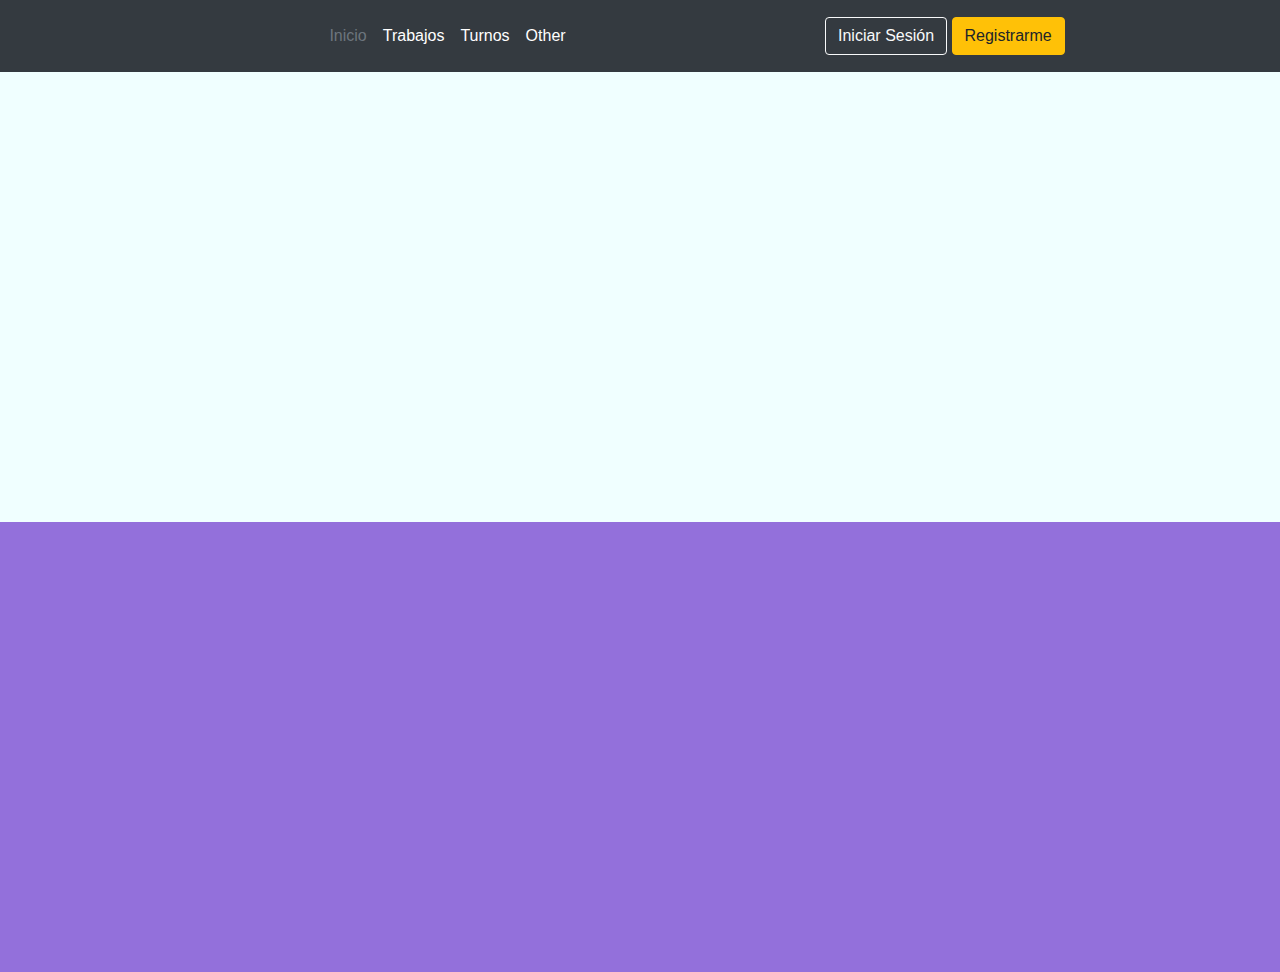
==== TP-Taller-JAVA/src/main/webapp/index.html @ 5b346d9b "Cargo todo lo que tenia guardado" ====
<!DOCTYPE html>
<html>
<head>
<meta charset="ISO-8859-1">
<title>Inicio</title>
<link rel="stylesheet" href="style/styles.css">
<link href="style/bootstrap.css" rel="stylesheet">
</head>
<body>
	<header class="p-3 bg-dark">
      <div class="container">
        <div class="d-flex flex-wrap align-items-center justify-content-center justify-content-lg-start">

          <ul class="nav col-8 me-lg-auto mb-2 justify-content-center mb-md-0">
            <li><a href="index.html" class="nav-link px-2 text-secondary">Inicio</a></li>
            <li><a href="#" class="nav-link px-2 text-white">Trabajos</a></li>
            <li><a href="#" class="nav-link px-2 text-white">Turnos</a></li>
            <li><a href="#" class="nav-link px-2 text-white">Other</a></li>
          </ul>
  
          <div class="text-end">
           	<a href="signin.jsp" class="link" > <button type="submit" class="btn btn-outline-light me-2">Iniciar Sesi�n</button></a>
            <a href="registro.jsp" class="link" > <button type="submit" name="optionBM" value="index" class="btn btn-warning">Registrarme</button></a>
          </div>
        </div>
      </div>
    </header>
    
    

    <main>
        <div class="div1"> </div>

        <div class="div2"></div>

    </main>
    <script src="https://code.jquery.com/jquery-3.3.1.slim.min.js"></script>
    <script src="https://cdnjs.cloudflare.com/ajax/libs/popper.js/1.14.7/umd/popper.min.js"></script>
    <script src="https://stackpath.bootstrapcdn.com/bootstrap/4.3.1/js/bootstrap.min.js"></script>
    <script>
       $('.carousel').carousel();
    </script> 
</body>
</html>
---- TP-Taller-JAVA/src/main/webapp/style/styles.css ----
.bo{
	background:#caf0f8;
	height: 100vh;
}

.form-signin{
	display:flex;
	flex-direction: column;	
	padding:20px;
	max-width:400px;
	width:50vw;
	margin: 0 auto;	
}


.con{
	margin-left:auto;
	margin-right:auto;
	border-radius: 30px 30px;
	margin-top:25vh;
	max-width:450px;
	min-width:350px;
	background:#b3eaff; 
}

.div1{
    height: 50vh;
    background-color: azure;
}

.div2{
    height: 50vh;
    background-color: mediumpurple;
}
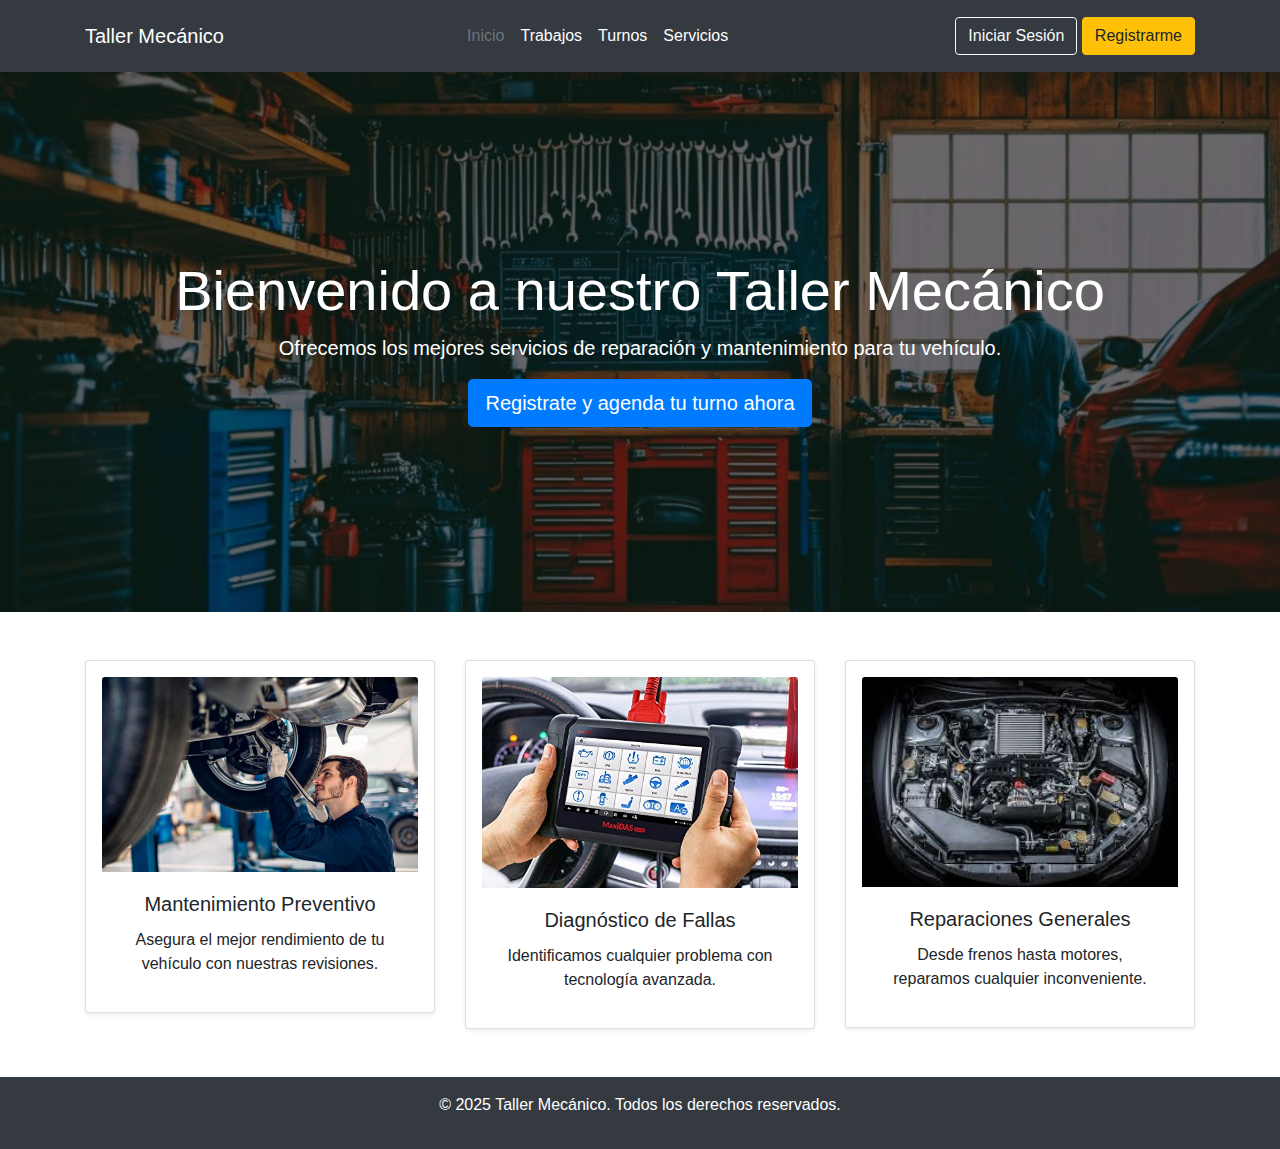
==== commit a0389014: "Add images and initial page modification" ====
--- a/TP-Taller-JAVA/src/main/webapp/index.html
+++ b/TP-Taller-JAVA/src/main/webapp/index.html
@@ -1,44 +1,78 @@
 <!DOCTYPE html>
-<html>
+<html lang="es">
 <head>
 <meta charset="ISO-8859-1">
-<title>Inicio</title>
+<title>Inicio - Taller Mec�nico</title>
 <link rel="stylesheet" href="style/styles.css">
 <link href="style/bootstrap.css" rel="stylesheet">
 </head>
 <body>
-	<header class="p-3 bg-dark">
-      <div class="container">
-        <div class="d-flex flex-wrap align-items-center justify-content-center justify-content-lg-start">
+<header class="p-3 bg-dark text-white">
+    <div class="container">
+        <div class="d-flex flex-wrap align-items-center justify-content-between">
+            <a href="index.html" class="navbar-brand text-white">Taller Mec�nico</a>
+            <ul class="nav">
+                <li><a href="index.html" class="nav-link px-2 text-secondary">Inicio</a></li>
+                <li><a href="#" class="nav-link px-2 text-white">Trabajos</a></li>
+                <li><a href="#" class="nav-link px-2 text-white">Turnos</a></li>
+                <li><a href="#" class="nav-link px-2 text-white">Servicios</a></li>
+            </ul>
+            <div>
+                <a href="signin.jsp" class="btn btn-outline-light me-2">Iniciar Sesi�n</a>
+                <a href="registro.jsp" class="btn btn-warning">Registrarme</a>
+            </div>
+        </div>
+    </div>
+</header>
 
-          <ul class="nav col-8 me-lg-auto mb-2 justify-content-center mb-md-0">
-            <li><a href="index.html" class="nav-link px-2 text-secondary">Inicio</a></li>
-            <li><a href="#" class="nav-link px-2 text-white">Trabajos</a></li>
-            <li><a href="#" class="nav-link px-2 text-white">Turnos</a></li>
-            <li><a href="#" class="nav-link px-2 text-white">Other</a></li>
-          </ul>
-  
-          <div class="text-end">
-           	<a href="signin.jsp" class="link" > <button type="submit" class="btn btn-outline-light me-2">Iniciar Sesi�n</button></a>
-            <a href="registro.jsp" class="link" > <button type="submit" name="optionBM" value="index" class="btn btn-warning">Registrarme</button></a>
-          </div>
+<main>
+    <section class="hero text-center text-white d-flex align-items-center" style="background: url('images/taller.jpg') center/cover; height: 60vh;">
+        <div class="container">
+            <h1 class="display-4">Bienvenido a nuestro Taller Mec�nico</h1>
+            <p class="lead">Ofrecemos los mejores servicios de reparaci�n y mantenimiento para tu veh�culo.</p>
+            <a href="registro.jsp" class="btn btn-primary btn-lg">Registrate y agenda tu turno ahora</a>
         </div>
-      </div>
-    </header>
-    
-    
+    </section>
 
-    <main>
-        <div class="div1"> </div>
+    <section class="container my-5">
+        <div class="row text-center">
+            <div class="col-md-4">
+                <div class="card shadow-sm p-3">
+                    <img src="images/servicio1.jpg" class="card-img-top" alt="Servicio 1">
+                    <div class="card-body">
+                        <h5 class="card-title">Mantenimiento Preventivo</h5>
+                        <p class="card-text">Asegura el mejor rendimiento de tu veh�culo con nuestras revisiones.</p>
+                    </div>
+                </div>
+            </div>
+            <div class="col-md-4">
+                <div class="card shadow-sm p-3">
+                    <img src="images/servicio2.jpg" class="card-img-top" alt="Servicio 2">
+                    <div class="card-body">
+                        <h5 class="card-title">Diagn�stico de Fallas</h5>
+                        <p class="card-text">Identificamos cualquier problema con tecnolog�a avanzada.</p>
+                    </div>
+                </div>
+            </div>
+            <div class="col-md-4">
+                <div class="card shadow-sm p-3">
+                    <img src="images/servicio3.jpg" class="card-img-top" alt="Servicio 3">
+                    <div class="card-body">
+                        <h5 class="card-title">Reparaciones Generales</h5>
+                        <p class="card-text">Desde frenos hasta motores, reparamos cualquier inconveniente.</p>
+                    </div>
+                </div>
+            </div>
+        </div>
+    </section>
+</main>
 
-        <div class="div2"></div>
+<footer class="bg-dark text-white text-center py-3">
+    <p>&copy; 2025 Taller Mec�nico. Todos los derechos reservados.</p>
+</footer>
 
-    </main>
-    <script src="https://code.jquery.com/jquery-3.3.1.slim.min.js"></script>
-    <script src="https://cdnjs.cloudflare.com/ajax/libs/popper.js/1.14.7/umd/popper.min.js"></script>
-    <script src="https://stackpath.bootstrapcdn.com/bootstrap/4.3.1/js/bootstrap.min.js"></script>
-    <script>
-       $('.carousel').carousel();
-    </script> 
+<script src="https://code.jquery.com/jquery-3.3.1.slim.min.js"></script>
+<script src="https://cdnjs.cloudflare.com/ajax/libs/popper.js/1.14.7/umd/popper.min.js"></script>
+<script src="https://stackpath.bootstrapcdn.com/bootstrap/4.3.1/js/bootstrap.min.js"></script>
 </body>
 </html>--- a/TP-Taller-JAVA/src/main/webapp/style/styles.css
+++ b/TP-Taller-JAVA/src/main/webapp/style/styles.css
@@ -34,3 +34,7 @@
     background-color: mediumpurple;
 }
 
+li {
+    color: black !important;
+    display: block !important;
+}
